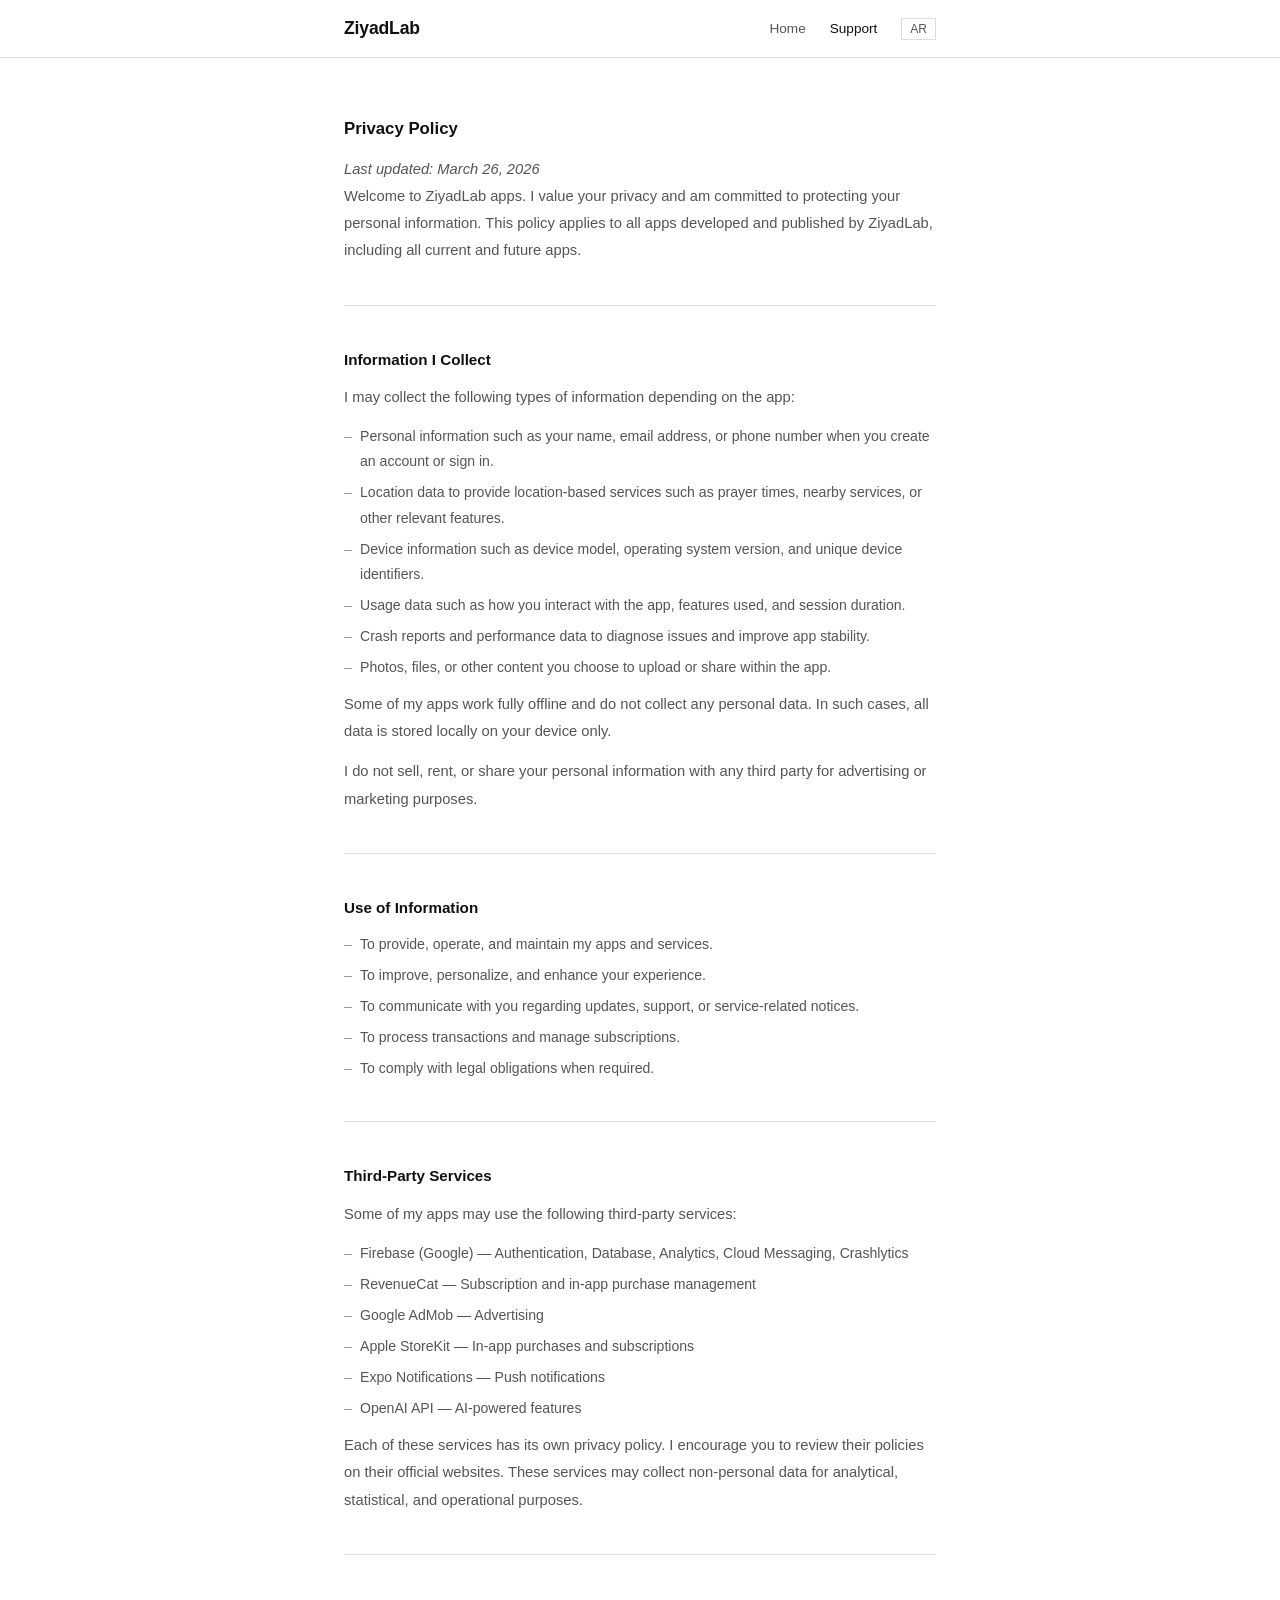
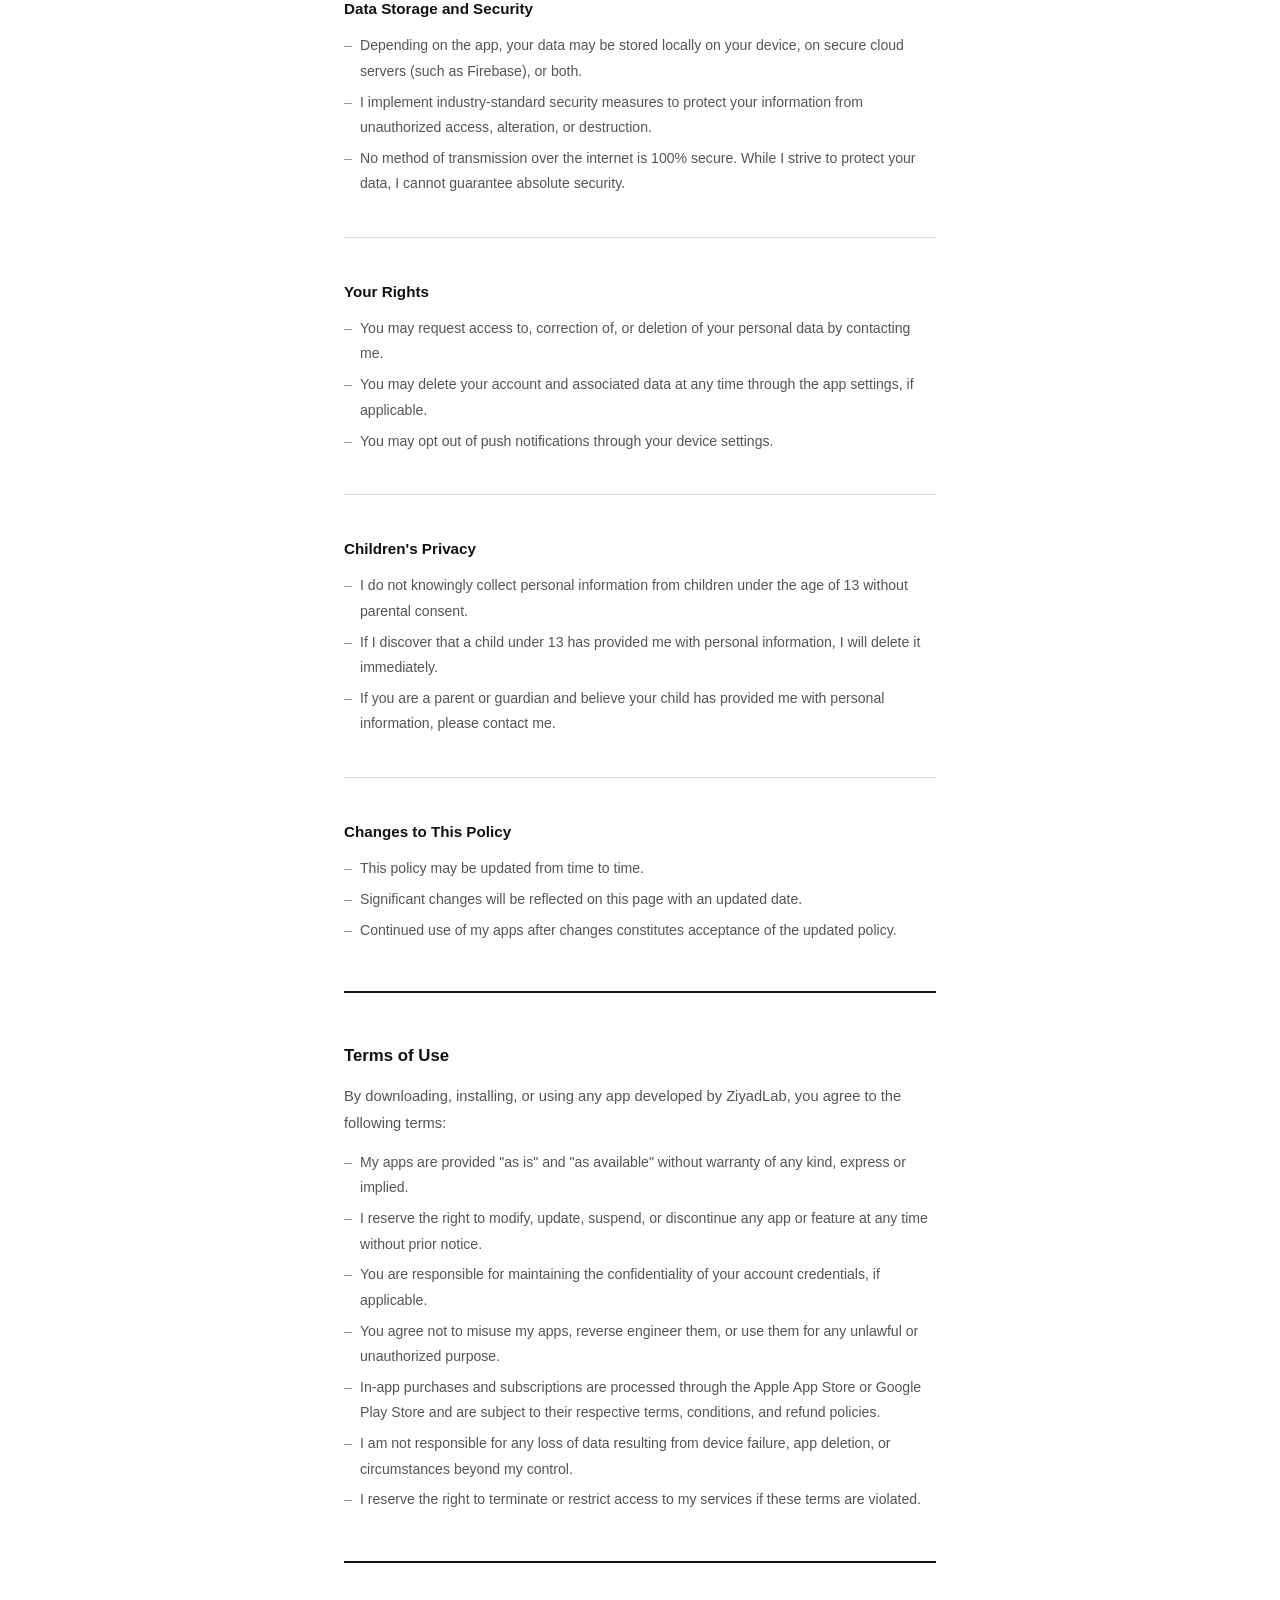
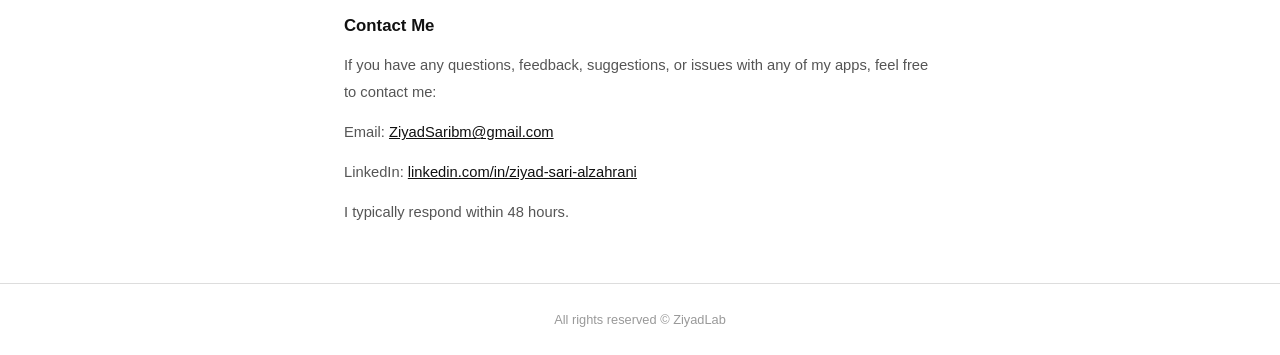
==== support.html @ f772c6a3 "initial commit" ====
<!DOCTYPE html>
<html lang="en">
<head>
  <meta charset="UTF-8">
  <meta name="viewport" content="width=device-width, initial-scale=1.0">
  <title>Support - ZiyadLab</title>
  <link rel="icon" href="assets/favicon.svg" type="image/svg+xml">
  <link rel="stylesheet" href="css/style.css">
</head>
<body>

  <nav class="navbar">
    <div class="navbar-inner">
      <a href="index.html" class="nav-logo">ZiyadLab</a>
      <button class="nav-toggle" aria-label="Menu" aria-expanded="false">&#9776;</button>
      <div class="nav-right">
        <ul class="nav-links">
          <li><a href="index.html" data-en="Home" data-ar="الرئيسية">Home</a></li>
          <li><a href="support.html" class="active" data-en="Support" data-ar="الدعم">Support</a></li>
        </ul>
        <button class="toggle-btn" id="lang-toggle" aria-label="Toggle language">AR</button>
      </div>
    </div>
  </nav>

  <main class="page">

    <section class="section">
      <h2 class="section-title" data-en="Privacy Policy" data-ar="سياسة الخصوصية">Privacy Policy</h2>
      <p class="last-updated" data-en="Last updated: March 26, 2026" data-ar="آخر تحديث: 26 مارس 2026">Last updated: March 26, 2026</p>
    </section>

    <section class="section">
      <p data-en="Welcome to ZiyadLab apps. I value your privacy and am committed to protecting your personal information. This policy applies to all apps developed and published by ZiyadLab, including all current and future apps." data-ar="مرحباً بك في تطبيقات ZiyadLab. أولي أهمية كبيرة لخصوصيتك وأسعى لحماية بياناتك الشخصية. تنطبق هذه السياسة على جميع التطبيقات التي يطورها وينشرها ZiyadLab، بما في ذلك جميع التطبيقات الحالية والمستقبلية.">Welcome to ZiyadLab apps. I value your privacy and am committed to protecting your personal information. This policy applies to all apps developed and published by ZiyadLab, including all current and future apps.</p>
    </section>

    <hr class="divider">

    <section class="section">
      <h3 class="policy-heading" data-en="Information I Collect" data-ar="المعلومات التي أجمعها">Information I Collect</h3>
      <p data-en="I may collect the following types of information depending on the app:" data-ar="قد أجمع الأنواع التالية من المعلومات حسب التطبيق:">I may collect the following types of information depending on the app:</p>
      <ul class="policy-list">
        <li data-en="Personal information such as your name, email address, or phone number when you create an account or sign in." data-ar="معلومات شخصية مثل اسمك أو بريدك الإلكتروني أو رقم جوالك عند إنشاء حساب أو تسجيل الدخول.">Personal information such as your name, email address, or phone number when you create an account or sign in.</li>
        <li data-en="Location data to provide location-based services such as prayer times, nearby services, or other relevant features." data-ar="بيانات الموقع الجغرافي لتقديم خدمات تعتمد على الموقع مثل أوقات الصلاة أو الخدمات القريبة أو ميزات أخرى.">Location data to provide location-based services such as prayer times, nearby services, or other relevant features.</li>
        <li data-en="Device information such as device model, operating system version, and unique device identifiers." data-ar="معلومات الجهاز مثل طراز الجهاز وإصدار نظام التشغيل والمعرّفات الفريدة.">Device information such as device model, operating system version, and unique device identifiers.</li>
        <li data-en="Usage data such as how you interact with the app, features used, and session duration." data-ar="بيانات الاستخدام مثل كيفية تفاعلك مع التطبيق والميزات المستخدمة ومدة الجلسة.">Usage data such as how you interact with the app, features used, and session duration.</li>
        <li data-en="Crash reports and performance data to diagnose issues and improve app stability." data-ar="تقارير الأعطال وبيانات الأداء لتشخيص المشاكل وتحسين استقرار التطبيق.">Crash reports and performance data to diagnose issues and improve app stability.</li>
        <li data-en="Photos, files, or other content you choose to upload or share within the app." data-ar="الصور أو الملفات أو المحتوى الذي تختار رفعه أو مشاركته داخل التطبيق.">Photos, files, or other content you choose to upload or share within the app.</li>
      </ul>
      <p data-en="Some of my apps work fully offline and do not collect any personal data. In such cases, all data is stored locally on your device only." data-ar="بعض تطبيقاتي تعمل بالكامل بدون إنترنت ولا تجمع أي بيانات شخصية. في هذه الحالة تُخزّن جميع البيانات محلياً على جهازك فقط.">Some of my apps work fully offline and do not collect any personal data. In such cases, all data is stored locally on your device only.</p>
      <p data-en="I do not sell, rent, or share your personal information with any third party for advertising or marketing purposes." data-ar="لا أبيع أو أؤجر أو أشارك بياناتك الشخصية مع أي طرف ثالث لأغراض إعلانية أو تسويقية.">I do not sell, rent, or share your personal information with any third party for advertising or marketing purposes.</p>
    </section>

    <hr class="divider">

    <section class="section">
      <h3 class="policy-heading" data-en="Use of Information" data-ar="استخدام المعلومات">Use of Information</h3>
      <ul class="policy-list">
        <li data-en="To provide, operate, and maintain my apps and services." data-ar="لتقديم وتشغيل وصيانة تطبيقاتي وخدماتي.">To provide, operate, and maintain my apps and services.</li>
        <li data-en="To improve, personalize, and enhance your experience." data-ar="لتحسين وتخصيص وتطوير تجربتك.">To improve, personalize, and enhance your experience.</li>
        <li data-en="To communicate with you regarding updates, support, or service-related notices." data-ar="للتواصل معك بخصوص التحديثات أو الدعم أو الإشعارات المتعلقة بالخدمة.">To communicate with you regarding updates, support, or service-related notices.</li>
        <li data-en="To process transactions and manage subscriptions." data-ar="لمعالجة المعاملات وإدارة الاشتراكات.">To process transactions and manage subscriptions.</li>
        <li data-en="To comply with legal obligations when required." data-ar="للامتثال للالتزامات القانونية عند الحاجة.">To comply with legal obligations when required.</li>
      </ul>
    </section>

    <hr class="divider">

    <section class="section">
      <h3 class="policy-heading" data-en="Third-Party Services" data-ar="خدمات الطرف الثالث">Third-Party Services</h3>
      <p data-en="Some of my apps may use the following third-party services:" data-ar="بعض تطبيقاتي قد تستخدم الخدمات التالية:">Some of my apps may use the following third-party services:</p>
      <ul class="policy-list">
        <li data-en="Firebase (Google) — Authentication, Database, Analytics, Cloud Messaging, Crashlytics" data-ar="Firebase (Google) — المصادقة، قاعدة البيانات، التحليلات، الرسائل السحابية، تقارير الأعطال">Firebase (Google) — Authentication, Database, Analytics, Cloud Messaging, Crashlytics</li>
        <li data-en="RevenueCat — Subscription and in-app purchase management" data-ar="RevenueCat — إدارة الاشتراكات والمشتريات داخل التطبيق">RevenueCat — Subscription and in-app purchase management</li>
        <li data-en="Google AdMob — Advertising" data-ar="Google AdMob — الإعلانات">Google AdMob — Advertising</li>
        <li data-en="Apple StoreKit — In-app purchases and subscriptions" data-ar="Apple StoreKit — المشتريات والاشتراكات داخل التطبيق">Apple StoreKit — In-app purchases and subscriptions</li>
        <li data-en="Expo Notifications — Push notifications" data-ar="Expo Notifications — الإشعارات">Expo Notifications — Push notifications</li>
        <li data-en="OpenAI API — AI-powered features" data-ar="OpenAI API — ميزات الذكاء الاصطناعي">OpenAI API — AI-powered features</li>
      </ul>
      <p data-en="Each of these services has its own privacy policy. I encourage you to review their policies on their official websites. These services may collect non-personal data for analytical, statistical, and operational purposes." data-ar="كل خدمة لها سياسة خصوصية خاصة بها. أنصحك بمراجعة سياساتهم من مواقعهم الرسمية. قد تجمع هذه الخدمات بيانات غير شخصية لأغراض تحليلية وإحصائية وتشغيلية.">Each of these services has its own privacy policy. I encourage you to review their policies on their official websites. These services may collect non-personal data for analytical, statistical, and operational purposes.</p>
    </section>

    <hr class="divider">

    <section class="section">
      <h3 class="policy-heading" data-en="Data Storage and Security" data-ar="تخزين البيانات وأمانها">Data Storage and Security</h3>
      <ul class="policy-list">
        <li data-en="Depending on the app, your data may be stored locally on your device, on secure cloud servers (such as Firebase), or both." data-ar="حسب التطبيق، قد تُخزّن بياناتك محلياً على جهازك أو على خوادم سحابية آمنة (مثل Firebase) أو كليهما.">Depending on the app, your data may be stored locally on your device, on secure cloud servers (such as Firebase), or both.</li>
        <li data-en="I implement industry-standard security measures to protect your information from unauthorized access, alteration, or destruction." data-ar="أستخدم أفضل الوسائل التقنية لحماية معلوماتك من الوصول أو التعديل أو التدمير غير المصرح به.">I implement industry-standard security measures to protect your information from unauthorized access, alteration, or destruction.</li>
        <li data-en="No method of transmission over the internet is 100% secure. While I strive to protect your data, I cannot guarantee absolute security." data-ar="لا توجد طريقة نقل عبر الإنترنت آمنة 100%. رغم سعيي لحماية بياناتك، لا أستطيع ضمان الأمان المطلق.">No method of transmission over the internet is 100% secure. While I strive to protect your data, I cannot guarantee absolute security.</li>
      </ul>
    </section>

    <hr class="divider">

    <section class="section">
      <h3 class="policy-heading" data-en="Your Rights" data-ar="حقوقك">Your Rights</h3>
      <ul class="policy-list">
        <li data-en="You may request access to, correction of, or deletion of your personal data by contacting me." data-ar="يمكنك طلب الوصول إلى بياناتك الشخصية أو تصحيحها أو حذفها بالتواصل معي.">You may request access to, correction of, or deletion of your personal data by contacting me.</li>
        <li data-en="You may delete your account and associated data at any time through the app settings, if applicable." data-ar="يمكنك حذف حسابك والبيانات المرتبطة به في أي وقت من إعدادات التطبيق، إن وُجد.">You may delete your account and associated data at any time through the app settings, if applicable.</li>
        <li data-en="You may opt out of push notifications through your device settings." data-ar="يمكنك إيقاف الإشعارات من إعدادات جهازك.">You may opt out of push notifications through your device settings.</li>
      </ul>
    </section>

    <hr class="divider">

    <section class="section">
      <h3 class="policy-heading" data-en="Children's Privacy" data-ar="خصوصية الأطفال">Children's Privacy</h3>
      <ul class="policy-list">
        <li data-en="I do not knowingly collect personal information from children under the age of 13 without parental consent." data-ar="لا أجمع بيانات شخصية من الأطفال دون سن 13 سنة بدون إذن ولي الأمر.">I do not knowingly collect personal information from children under the age of 13 without parental consent.</li>
        <li data-en="If I discover that a child under 13 has provided me with personal information, I will delete it immediately." data-ar="إذا اكتشفت أن طفلاً دون 13 سنة قدّم لي معلومات شخصية، سأحذفها فوراً.">If I discover that a child under 13 has provided me with personal information, I will delete it immediately.</li>
        <li data-en="If you are a parent or guardian and believe your child has provided me with personal information, please contact me." data-ar="إذا كنت والداً أو وصياً وتعتقد أن طفلك قدّم لي معلومات شخصية، يرجى التواصل معي.">If you are a parent or guardian and believe your child has provided me with personal information, please contact me.</li>
      </ul>
    </section>

    <hr class="divider">

    <section class="section">
      <h3 class="policy-heading" data-en="Changes to This Policy" data-ar="التعديلات على هذه السياسة">Changes to This Policy</h3>
      <ul class="policy-list">
        <li data-en="This policy may be updated from time to time." data-ar="قد يتم تحديث هذه السياسة من وقت لآخر.">This policy may be updated from time to time.</li>
        <li data-en="Significant changes will be reflected on this page with an updated date." data-ar="التغييرات الجوهرية ستنعكس على هذه الصفحة بتاريخ محدث.">Significant changes will be reflected on this page with an updated date.</li>
        <li data-en="Continued use of my apps after changes constitutes acceptance of the updated policy." data-ar="استمرارك في استخدام تطبيقاتي بعد التحديث يعني موافقتك على السياسة المحدثة.">Continued use of my apps after changes constitutes acceptance of the updated policy.</li>
      </ul>
    </section>

    <hr class="divider divider-thick">

    <section class="section">
      <h2 class="section-title" data-en="Terms of Use" data-ar="شروط الاستخدام">Terms of Use</h2>
      <p data-en="By downloading, installing, or using any app developed by ZiyadLab, you agree to the following terms:" data-ar="بتحميلك أو تثبيتك أو استخدامك لأي تطبيق من تطبيقات ZiyadLab، فإنك توافق على الشروط التالية:">By downloading, installing, or using any app developed by ZiyadLab, you agree to the following terms:</p>
      <ul class="policy-list">
        <li data-en="My apps are provided &quot;as is&quot; and &quot;as available&quot; without warranty of any kind, express or implied." data-ar="تطبيقاتي مقدمة &quot;كما هي&quot; و&quot;كما هي متاحة&quot; بدون أي ضمانات صريحة أو ضمنية.">My apps are provided "as is" and "as available" without warranty of any kind, express or implied.</li>
        <li data-en="I reserve the right to modify, update, suspend, or discontinue any app or feature at any time without prior notice." data-ar="أحتفظ بحق تعديل أو تحديث أو إيقاف أي تطبيق أو ميزة في أي وقت بدون إشعار مسبق.">I reserve the right to modify, update, suspend, or discontinue any app or feature at any time without prior notice.</li>
        <li data-en="You are responsible for maintaining the confidentiality of your account credentials, if applicable." data-ar="أنت مسؤول عن الحفاظ على سرية بيانات حسابك، إن وُجد.">You are responsible for maintaining the confidentiality of your account credentials, if applicable.</li>
        <li data-en="You agree not to misuse my apps, reverse engineer them, or use them for any unlawful or unauthorized purpose." data-ar="توافق على عدم إساءة استخدام تطبيقاتي أو محاولة عكس هندستها أو استخدامها لأي غرض غير قانوني.">You agree not to misuse my apps, reverse engineer them, or use them for any unlawful or unauthorized purpose.</li>
        <li data-en="In-app purchases and subscriptions are processed through the Apple App Store or Google Play Store and are subject to their respective terms, conditions, and refund policies." data-ar="عمليات الشراء والاشتراكات داخل التطبيق تُعالج عبر Apple App Store أو Google Play Store وتخضع لشروطهم وسياسات الاسترداد الخاصة بهم.">In-app purchases and subscriptions are processed through the Apple App Store or Google Play Store and are subject to their respective terms, conditions, and refund policies.</li>
        <li data-en="I am not responsible for any loss of data resulting from device failure, app deletion, or circumstances beyond my control." data-ar="لست مسؤولاً عن أي فقدان للبيانات ناتج عن عطل الجهاز أو حذف التطبيق أو ظروف خارجة عن إرادتي.">I am not responsible for any loss of data resulting from device failure, app deletion, or circumstances beyond my control.</li>
        <li data-en="I reserve the right to terminate or restrict access to my services if these terms are violated." data-ar="أحتفظ بحق إنهاء أو تقييد الوصول لخدماتي في حال مخالفة هذه الشروط.">I reserve the right to terminate or restrict access to my services if these terms are violated.</li>
      </ul>
    </section>

    <hr class="divider divider-thick">

    <section class="section">
      <h2 class="section-title" data-en="Contact Me" data-ar="تواصل معي">Contact Me</h2>
      <p data-en="If you have any questions, feedback, suggestions, or issues with any of my apps, feel free to contact me:" data-ar="لأي استفسار أو ملاحظة أو اقتراح أو مشكلة في أي من تطبيقاتي:">If you have any questions, feedback, suggestions, or issues with any of my apps, feel free to contact me:</p>
      <p data-en="Email: <a href='mailto:ZiyadSaribm@gmail.com'>ZiyadSaribm@gmail.com</a>" data-ar="البريد الإلكتروني: <a href='mailto:ZiyadSaribm@gmail.com'>ZiyadSaribm@gmail.com</a>">Email: <a href="mailto:ZiyadSaribm@gmail.com">ZiyadSaribm@gmail.com</a></p>
      <p>LinkedIn: <a href="https://linkedin.com/in/ziyad-sari-alzahrani" target="_blank" rel="noopener">linkedin.com/in/ziyad-sari-alzahrani</a></p>
      <p data-en="I typically respond within 48 hours." data-ar="أرد عادةً خلال 48 ساعة.">I typically respond within 48 hours.</p>
    </section>

  </main>

  <footer class="footer">
    <p data-en="All rights reserved &copy; ZiyadLab" data-ar="جميع الحقوق محفوظة &copy; ZiyadLab">All rights reserved &copy; ZiyadLab <span id="year"></span></p>
  </footer>

  <script src="js/main.js"></script>
</body>
</html>
---- css/style.css ----
* { margin: 0; padding: 0; box-sizing: border-box; }

:root {
  --bg: #fff;
  --text: #111;
  --text-light: #555;
  --text-muted: #999;
  --border: #ddd;
  --font: -apple-system, BlinkMacSystemFont, "Segoe UI", Helvetica, Arial, sans-serif;
}

body {
  font-family: var(--font);
  background: var(--bg);
  color: var(--text);
  line-height: 1.8;
  min-height: 100vh;
  display: flex;
  flex-direction: column;
  font-size: 16px;
  -webkit-font-smoothing: antialiased;
}
body.rtl {
  direction: rtl;
  text-align: right;
}

a { color: var(--text); }
a:hover { opacity: 0.5; }

.navbar {
  border-bottom: 1px solid var(--border);
  background: var(--bg);
  position: sticky;
  top: 0;
  z-index: 100;
}
.navbar-inner {
  max-width: 640px;
  margin: 0 auto;
  display: flex;
  align-items: center;
  justify-content: space-between;
  padding: 0.8rem 1.5rem;
}
.nav-logo {
  font-size: 1.1rem;
  font-weight: bold;
  color: var(--text);
  text-decoration: none;
  letter-spacing: -0.01em;
}

.nav-right { display: flex; align-items: center; gap: 1.5rem; }
.nav-links { list-style: none; display: flex; gap: 1.5rem; }
.nav-links a {
  font-size: 0.85rem;
  color: var(--text-light);
  text-decoration: none;
  transition: color 0.15s;
}
.nav-links a:hover, .nav-links a.active { color: var(--text); opacity: 1; }

.toggle-btn {
  background: none;
  border: 1px solid var(--border);
  color: var(--text-light);
  font-family: var(--font);
  font-size: 0.75rem;
  padding: 3px 8px;
  cursor: pointer;
}
.toggle-btn:hover { color: var(--text); border-color: var(--text); }

.nav-toggle {
  display: none;
  background: none;
  border: 1px solid var(--border);
  padding: 3px 6px;
  font-size: 1.1rem;
  cursor: pointer;
  color: var(--text);
}

.page {
  flex: 1;
  max-width: 640px; width: 100%;
  margin: 0 auto;
  padding: 3.5rem 1.5rem;
}

.hero { text-align: center; padding: 2rem 0 0; }
.hero-logo {
  font-size: 2.5rem;
  font-weight: bold;
  color: var(--text);
  letter-spacing: -0.02em;
  margin-bottom: 0.4rem;
}
.hero .tagline { font-size: 0.95rem; color: var(--text-light); }

.section { margin-bottom: 0; }
.section-title {
  font-size: 1.05rem;
  font-weight: bold;
  color: var(--text);
  margin-bottom: 0.7rem;
}
.section p {
  color: var(--text-light);
  font-size: 0.92rem;
  line-height: 1.85;
  margin-bottom: 0.8rem;
}
.section p:last-child { margin-bottom: 0; }

.divider { border: none; border-top: 1px solid var(--border); margin: 2.5rem 0; }
.divider-thick { border-top: 2px solid var(--text); margin: 3rem 0; }

.last-updated {
  font-size: 0.8rem;
  color: var(--text-muted);
  font-style: italic;
}

.policy-heading {
  font-size: 0.95rem;
  font-weight: bold;
  color: var(--text);
  margin-bottom: 0.7rem;
}
.policy-list { list-style: none; padding: 0; margin: 0.7rem 0; }
.policy-list li {
  position: relative;
  padding-left: 1rem;
  margin-bottom: 0.35rem;
  font-size: 0.88rem;
  color: var(--text-light);
}
body.rtl .policy-list li { padding-left: 0; padding-right: 1rem; }
.policy-list li::before {
  content: "\2013";
  position: absolute;
  left: 0;
  color: var(--text-muted);
}
body.rtl .policy-list li::before { left: auto; right: 0; }

.footer {
  border-top: 1px solid var(--border);
  text-align: center;
  padding: 1.5rem;
  margin-top: auto;
}
.footer p { font-size: 0.8rem; color: var(--text-muted); }
.footer a { color: var(--text-light); }

@media (max-width: 640px) {
  .nav-toggle { display: block; }
  .nav-right { gap: 0.8rem; }

  .nav-links {
    display: none;
    flex-direction: column;
    position: absolute;
    top: 100%; left: 0; right: 0;
    background: var(--bg);
    border-bottom: 1px solid var(--border);
    padding: 0.8rem 1.5rem;
    gap: 0.8rem;
  }
  .nav-links.open { display: flex; }
  .navbar-inner { position: relative; }
  .hero-logo { font-size: 1.8rem; }
  .page { padding: 2rem 1.2rem; }
}
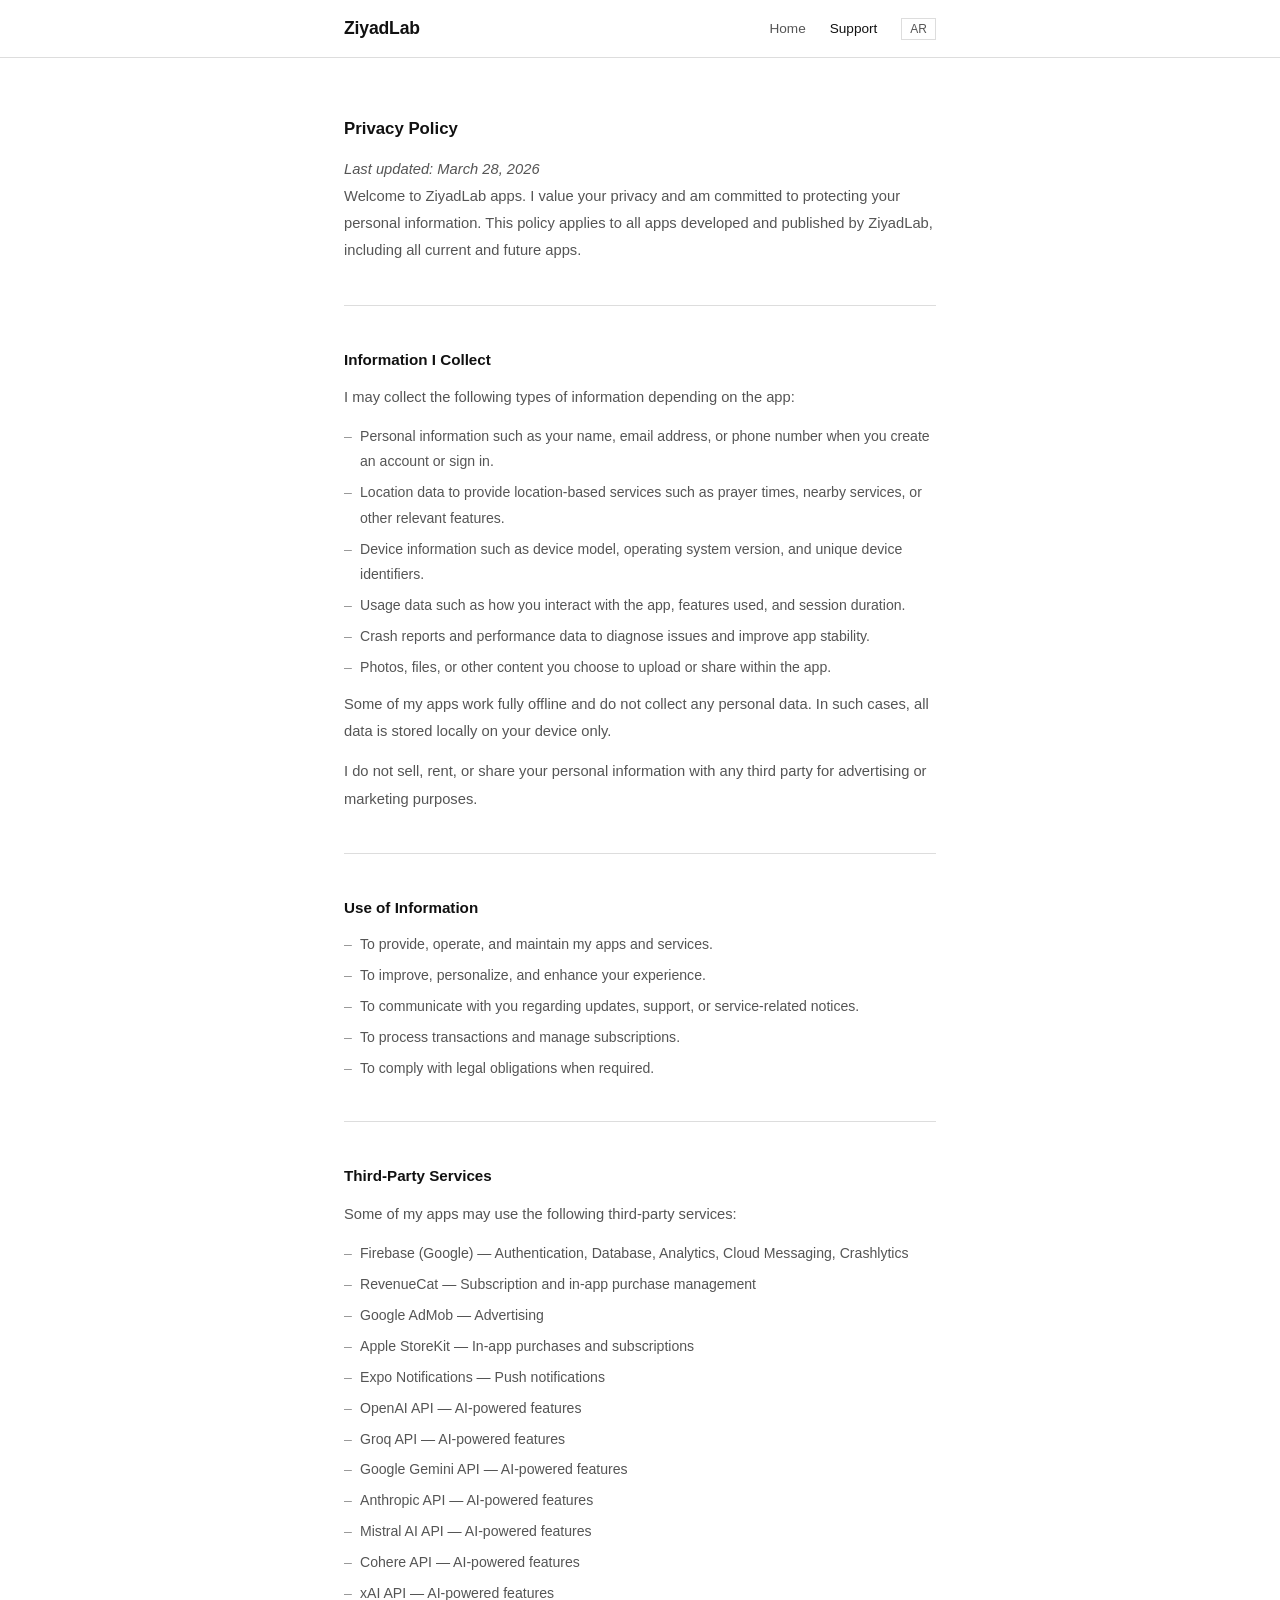
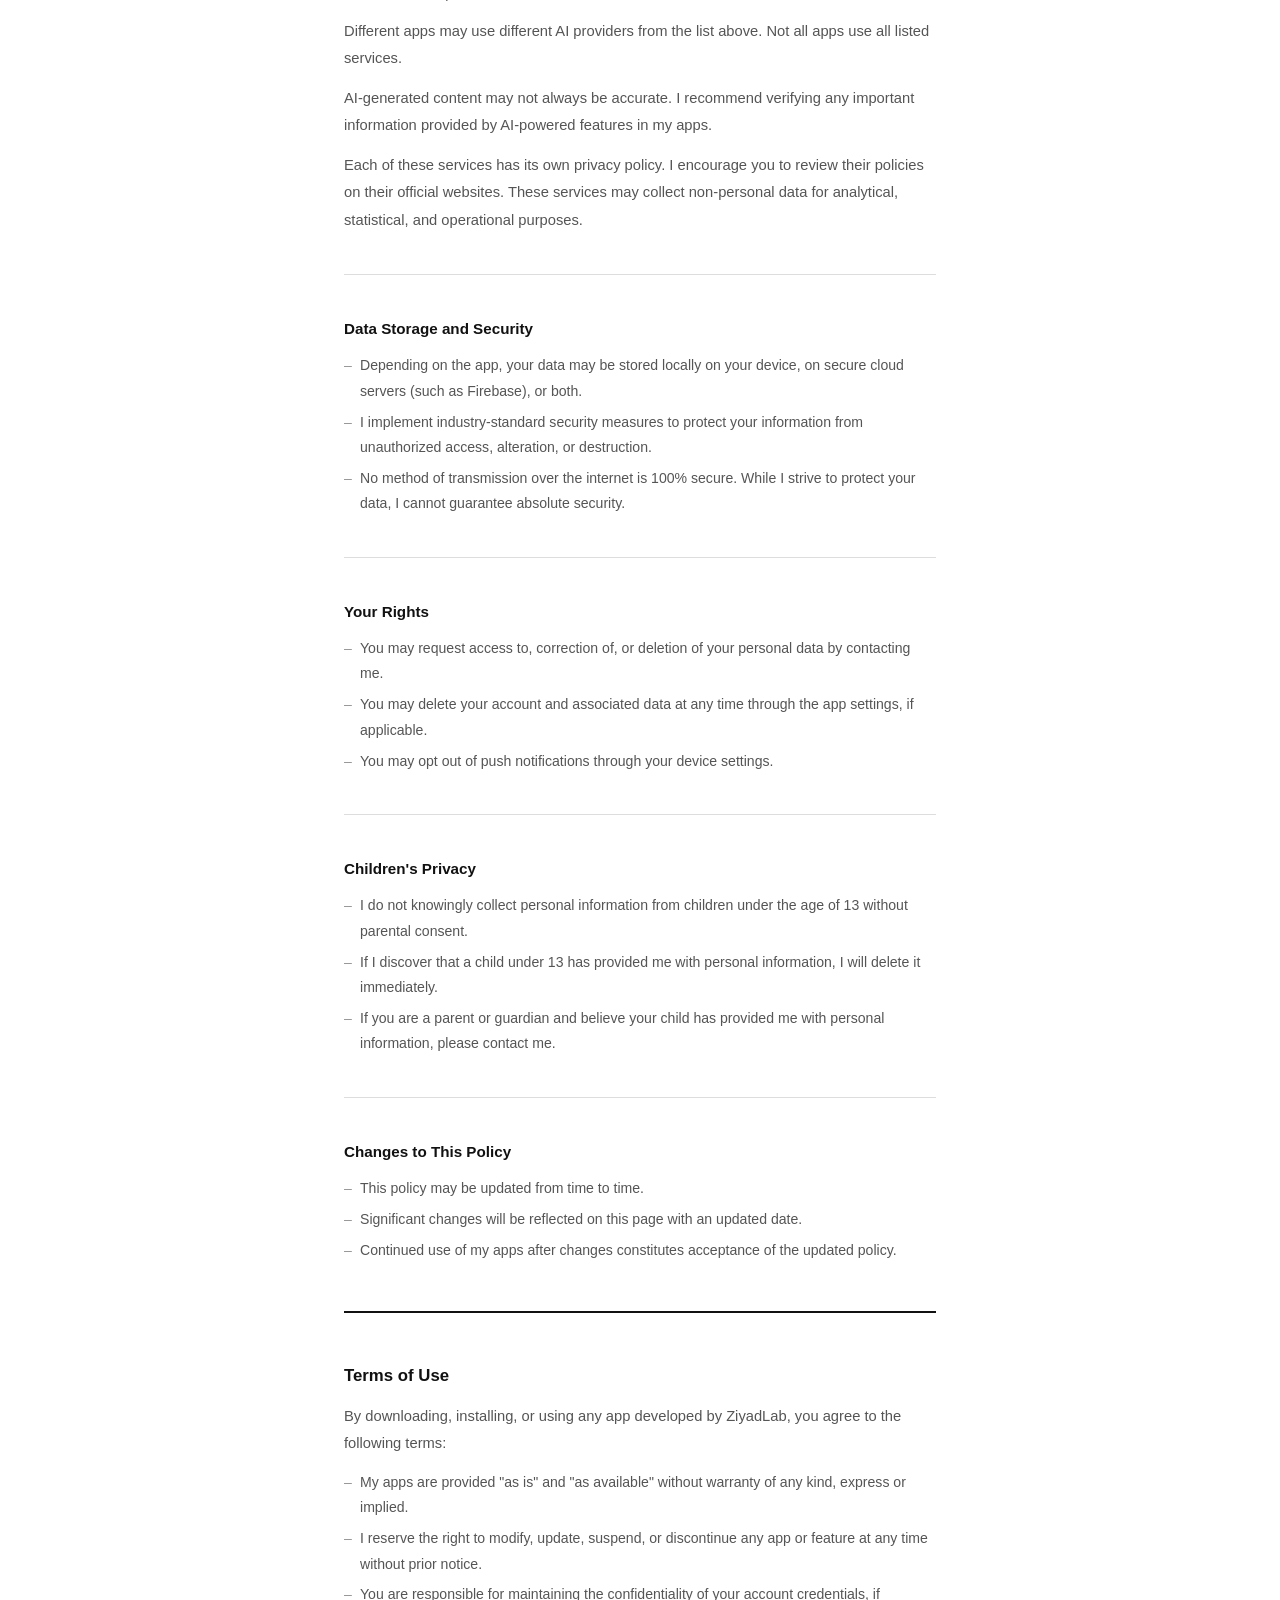
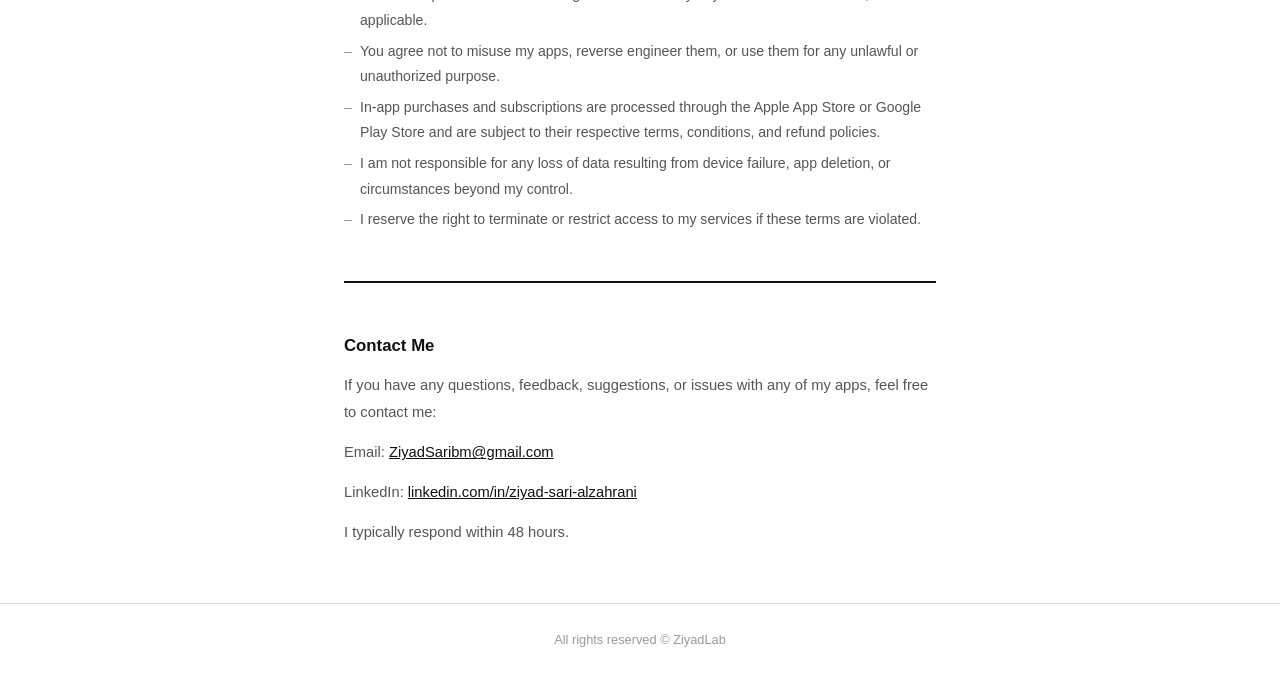
==== commit b17602d4: "update" ====
--- a/support.html
+++ b/support.html
@@ -27,7 +27,7 @@
 
     <section class="section">
       <h2 class="section-title" data-en="Privacy Policy" data-ar="سياسة الخصوصية">Privacy Policy</h2>
-      <p class="last-updated" data-en="Last updated: March 26, 2026" data-ar="آخر تحديث: 26 مارس 2026">Last updated: March 26, 2026</p>
+      <p class="last-updated" data-en="Last updated: March 28, 2026" data-ar="آخر تحديث: 28 مارس 2026">Last updated: March 28, 2026</p>
     </section>
 
     <section class="section">
@@ -76,7 +76,15 @@
         <li data-en="Apple StoreKit — In-app purchases and subscriptions" data-ar="Apple StoreKit — المشتريات والاشتراكات داخل التطبيق">Apple StoreKit — In-app purchases and subscriptions</li>
         <li data-en="Expo Notifications — Push notifications" data-ar="Expo Notifications — الإشعارات">Expo Notifications — Push notifications</li>
         <li data-en="OpenAI API — AI-powered features" data-ar="OpenAI API — ميزات الذكاء الاصطناعي">OpenAI API — AI-powered features</li>
+        <li data-en="Groq API — AI-powered features" data-ar="Groq API — ميزات الذكاء الاصطناعي">Groq API — AI-powered features</li>
+        <li data-en="Google Gemini API — AI-powered features" data-ar="Google Gemini API — ميزات الذكاء الاصطناعي">Google Gemini API — AI-powered features</li>
+        <li data-en="Anthropic API — AI-powered features" data-ar="Anthropic API — ميزات الذكاء الاصطناعي">Anthropic API — AI-powered features</li>
+        <li data-en="Mistral AI API — AI-powered features" data-ar="Mistral AI API — ميزات الذكاء الاصطناعي">Mistral AI API — AI-powered features</li>
+        <li data-en="Cohere API — AI-powered features" data-ar="Cohere API — ميزات الذكاء الاصطناعي">Cohere API — AI-powered features</li>
+        <li data-en="xAI API — AI-powered features" data-ar="xAI API — ميزات الذكاء الاصطناعي">xAI API — AI-powered features</li>
       </ul>
+      <p data-en="Different apps may use different AI providers from the list above. Not all apps use all listed services." data-ar="قد تستخدم التطبيقات المختلفة مزودي ذكاء اصطناعي مختلفين من القائمة أعلاه. ليست كل التطبيقات تستخدم جميع الخدمات المذكورة.">Different apps may use different AI providers from the list above. Not all apps use all listed services.</p>
+      <p data-en="AI-generated content may not always be accurate. I recommend verifying any important information provided by AI-powered features in my apps." data-ar="المحتوى الذي ينتجه الذكاء الاصطناعي قد لا يكون دقيقاً دائماً. أنصح بالتحقق من أي معلومات مهمة تقدمها ميزات الذكاء الاصطناعي في تطبيقاتي.">AI-generated content may not always be accurate. I recommend verifying any important information provided by AI-powered features in my apps.</p>
       <p data-en="Each of these services has its own privacy policy. I encourage you to review their policies on their official websites. These services may collect non-personal data for analytical, statistical, and operational purposes." data-ar="كل خدمة لها سياسة خصوصية خاصة بها. أنصحك بمراجعة سياساتهم من مواقعهم الرسمية. قد تجمع هذه الخدمات بيانات غير شخصية لأغراض تحليلية وإحصائية وتشغيلية.">Each of these services has its own privacy policy. I encourage you to review their policies on their official websites. These services may collect non-personal data for analytical, statistical, and operational purposes.</p>
     </section>
 
